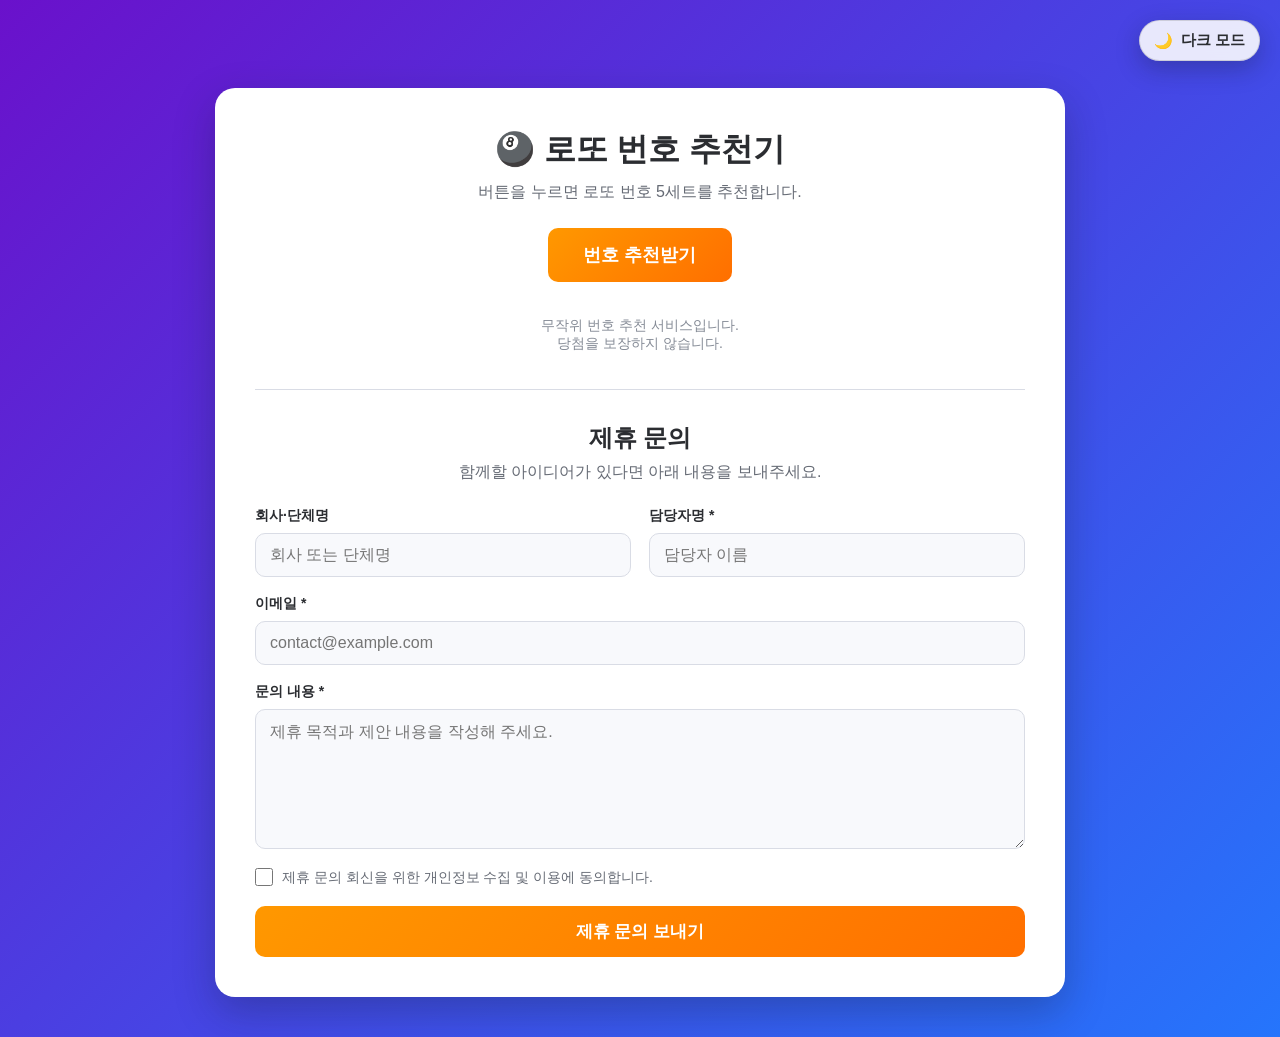
==== index.html @ 4439627d "Add partnership inquiry form" ====
<!DOCTYPE html>
<html lang="ko">
<head>
<meta charset="UTF-8">
<meta name="viewport" content="width=device-width, initial-scale=1.0">
<title>🎱 로또 번호 추천기</title>

<script>
const savedTheme = localStorage.getItem("theme");
const prefersDark = window.matchMedia("(prefers-color-scheme: dark)").matches;
document.documentElement.dataset.theme = savedTheme || (prefersDark ? "dark" : "light");
</script>

<style>
:root {
    color-scheme: light;
    --page-start: #6a11cb;
    --page-end: #2575fc;
    --surface: #ffffff;
    --text: #2b2d31;
    --muted: #666b75;
    --subtle: #858b96;
    --toggle-bg: rgba(255,255,255,.88);
    --shadow: rgba(17,24,39,.28);
    --button-start: #ff9800;
    --button-end: #ff6f00;
    --field-bg: #f8f9fc;
    --border: #d9dce5;
}

:root[data-theme="dark"] {
    color-scheme: dark;
    --page-start: #121629;
    --page-end: #232b48;
    --surface: #1b2034;
    --text: #f5f7ff;
    --muted: #c0c6d4;
    --subtle: #9ca5b8;
    --toggle-bg: rgba(27,32,52,.9);
    --shadow: rgba(0,0,0,.48);
    --button-start: #ffad33;
    --button-end: #ff7a00;
    --field-bg: #242a40;
    --border: #3d455f;
}

* {
    margin: 0;
    padding: 0;
    box-sizing: border-box;
    font-family: Arial, sans-serif;
}

body {
    background: linear-gradient(135deg, var(--page-start), var(--page-end));
    color: var(--text);
    min-height: 100vh;
    display: flex;
    justify-content: center;
    align-items: flex-start;
    padding: 88px 24px 40px;
    transition: background .3s ease, color .3s ease;
}

.theme-toggle {
    position: fixed;
    top: 20px;
    right: 20px;
    display: inline-flex;
    align-items: center;
    gap: 8px;
    background: var(--toggle-bg);
    color: var(--text);
    border: 1px solid rgba(128,128,128,.28);
    padding: 10px 14px;
    border-radius: 999px;
    font-size: 15px;
    font-weight: 700;
    cursor: pointer;
    box-shadow: 0 8px 24px var(--shadow);
    backdrop-filter: blur(8px);
    transition: transform .2s ease, background .3s ease, color .3s ease;
}

.theme-toggle:hover { transform: translateY(-2px); }

.theme-toggle:focus-visible,
.generate-button:focus-visible {
    outline: 3px solid #fff;
    outline-offset: 3px;
}

.container {
    width: 90%;
    max-width: 850px;
    background: var(--surface);
    border-radius: 20px;
    padding: 40px;
    text-align: center;
    box-shadow: 0 15px 40px var(--shadow);
    transition: background .3s ease, box-shadow .3s ease;
}

h1 { color: var(--text); margin-bottom: 10px; }
p { color: var(--muted); margin-bottom: 25px; }

.generate-button {
    background: linear-gradient(135deg, var(--button-start), var(--button-end));
    color: white;
    border: none;
    padding: 15px 35px;
    border-radius: 10px;
    font-size: 18px;
    font-weight: 700;
    cursor: pointer;
    transition: transform .2s ease, filter .2s ease;
}

.generate-button:hover {
    filter: brightness(1.06);
    transform: scale(1.05);
}

#numbers { margin-top: 35px; }

.row {
    display: flex;
    justify-content: center;
    align-items: center;
    flex-wrap: wrap;
    gap: 10px;
    margin-bottom: 15px;
}

.title {
    width: 60px;
    color: var(--text);
    font-size: 20px;
    font-weight: bold;
}

.ball {
    width: 60px;
    height: 60px;
    border-radius: 50%;
    display: flex;
    justify-content: center;
    align-items: center;
    color: white;
    font-size: 22px;
    font-weight: bold;
    box-shadow: inset 0 -4px 8px rgba(0,0,0,.18);
    animation: pop .4s;
}

.yellow { background: #fbc02d; color: #242424; }
.blue { background: #1976d2; }
.red { background: #e53935; }
.gray { background: #757575; }
.green { background: #43a047; }

@keyframes pop {
    from { transform: scale(0); opacity: 0; }
    to { transform: scale(1); opacity: 1; }
}

.notice {
    margin-top: 25px;
    font-size: 14px;
    color: var(--subtle);
}

.inquiry {
    margin-top: 36px;
    padding-top: 32px;
    border-top: 1px solid var(--border);
    text-align: left;
}

.inquiry-header { margin-bottom: 24px; text-align: center; }
.inquiry-header h2 { margin-bottom: 8px; color: var(--text); }
.inquiry-header p { margin: 0; }

.form-grid {
    display: grid;
    grid-template-columns: repeat(2, minmax(0, 1fr));
    gap: 18px;
}

.field { display: flex; flex-direction: column; gap: 8px; }
.field-full { grid-column: 1 / -1; }
.field label { color: var(--text); font-size: 14px; font-weight: 700; }

.field input,
.field textarea {
    width: 100%;
    border: 1px solid var(--border);
    border-radius: 10px;
    background: var(--field-bg);
    color: var(--text);
    padding: 12px 14px;
    font: inherit;
    transition: border-color .2s ease, box-shadow .2s ease;
}

.field textarea { min-height: 140px; resize: vertical; }
.field input:focus,
.field textarea:focus { outline: none; border-color: #ff8500; box-shadow: 0 0 0 3px rgba(255,133,0,.18); }

.consent {
    grid-column: 1 / -1;
    display: flex;
    align-items: flex-start;
    gap: 9px;
    color: var(--muted);
    font-size: 14px;
    line-height: 1.5;
}

.consent input { width: 18px; height: 18px; margin-top: 1px; accent-color: #ff8500; }
.form-honeypot { position: absolute; left: -9999px; }

.submit-button {
    grid-column: 1 / -1;
    border: 0;
    border-radius: 10px;
    background: linear-gradient(135deg, var(--button-start), var(--button-end));
    color: #fff;
    padding: 14px 22px;
    font-size: 17px;
    font-weight: 700;
    cursor: pointer;
    transition: transform .2s ease, filter .2s ease;
}

.submit-button:hover { filter: brightness(1.06); transform: translateY(-2px); }
.submit-button:focus-visible { outline: 3px solid #fff; outline-offset: 3px; }

@media (max-width: 600px) {
    body { padding: 88px 14px 24px; }
    .container { width: 100%; padding: 30px 18px; }
    .ball { width: 46px; height: 46px; font-size: 18px; }
    .title { width: 100%; font-size: 17px; }
    .form-grid { grid-template-columns: 1fr; }
    .field-full, .consent, .submit-button { grid-column: 1; }
}

@media (prefers-reduced-motion: reduce) {
    *, *::before, *::after {
        transition: none !important;
        animation: none !important;
    }
}
</style>
</head>
<body>

<button class="theme-toggle" id="themeToggle" type="button" aria-label="다크 모드로 전환">
    <span id="themeIcon" aria-hidden="true">🌙</span>
    <span id="themeLabel">다크 모드</span>
</button>

<main class="container">
    <h1>🎱 로또 번호 추천기</h1>
    <p>버튼을 누르면 로또 번호 5세트를 추천합니다.</p>
    <button class="generate-button" type="button" onclick="generateLotto()">번호 추천받기</button>
    <div id="numbers" aria-live="polite"></div>
    <div class="notice">
        무작위 번호 추천 서비스입니다.<br>
        당첨을 보장하지 않습니다.
    </div>

    <section class="inquiry" aria-labelledby="inquiryTitle">
        <div class="inquiry-header">
            <h2 id="inquiryTitle">제휴 문의</h2>
            <p>함께할 아이디어가 있다면 아래 내용을 보내주세요.</p>
        </div>

        <form action="https://formspree.io/f/xgogjrnb" method="POST">
            <input type="hidden" name="_subject" value="새 제휴 문의가 도착했습니다">
            <div class="form-honeypot" aria-hidden="true">
                <label for="website">웹사이트</label>
                <input id="website" type="text" name="_gotcha" tabindex="-1" autocomplete="off">
            </div>

            <div class="form-grid">
                <div class="field">
                    <label for="company">회사·단체명</label>
                    <input id="company" type="text" name="company" autocomplete="organization" placeholder="회사 또는 단체명">
                </div>

                <div class="field">
                    <label for="contactName">담당자명 <span aria-hidden="true">*</span></label>
                    <input id="contactName" type="text" name="name" autocomplete="name" placeholder="담당자 이름" required>
                </div>

                <div class="field field-full">
                    <label for="email">이메일 <span aria-hidden="true">*</span></label>
                    <input id="email" type="email" name="email" autocomplete="email" placeholder="contact@example.com" required>
                </div>

                <div class="field field-full">
                    <label for="message">문의 내용 <span aria-hidden="true">*</span></label>
                    <textarea id="message" name="message" placeholder="제휴 목적과 제안 내용을 작성해 주세요." required></textarea>
                </div>

                <label class="consent" for="privacyConsent">
                    <input id="privacyConsent" type="checkbox" name="privacy_consent" value="동의" required>
                    <span>제휴 문의 회신을 위한 개인정보 수집 및 이용에 동의합니다.</span>
                </label>

                <button class="submit-button" type="submit">제휴 문의 보내기</button>
            </div>
        </form>
    </section>
</main>

<script>
const themeToggle = document.getElementById("themeToggle");
const themeIcon = document.getElementById("themeIcon");
const themeLabel = document.getElementById("themeLabel");

function updateThemeButton() {
    const isDark = document.documentElement.dataset.theme === "dark";
    themeIcon.textContent = isDark ? "☀️" : "🌙";
    themeLabel.textContent = isDark ? "화이트 모드" : "다크 모드";
    themeToggle.setAttribute("aria-label", isDark ? "화이트 모드로 전환" : "다크 모드로 전환");
    themeToggle.setAttribute("aria-pressed", String(isDark));
}

themeToggle.addEventListener("click", function () {
    const nextTheme = document.documentElement.dataset.theme === "dark" ? "light" : "dark";
    document.documentElement.dataset.theme = nextTheme;
    localStorage.setItem("theme", nextTheme);
    updateThemeButton();
});

updateThemeButton();

function getColor(num) {
    if (num <= 10) return "yellow";
    if (num <= 20) return "blue";
    if (num <= 30) return "red";
    if (num <= 40) return "gray";
    return "green";
}

function generateOneSet() {
    const nums = [];
    while (nums.length < 6) {
        const number = Math.floor(Math.random() * 45) + 1;
        if (!nums.includes(number)) nums.push(number);
    }
    return nums.sort(function (a, b) { return a - b; });
}

function generateLotto() {
    const result = document.getElementById("numbers");
    result.innerHTML = "";

    for (let index = 1; index <= 5; index += 1) {
        const row = document.createElement("div");
        row.className = "row";

        const title = document.createElement("div");
        title.className = "title";
        title.textContent = index + "조";
        row.appendChild(title);

        generateOneSet().forEach(function (number) {
            const ball = document.createElement("div");
            ball.className = "ball " + getColor(number);
            ball.textContent = number;
            row.appendChild(ball);
        });

        result.appendChild(row);
    }
}
</script>
</body>
</html>
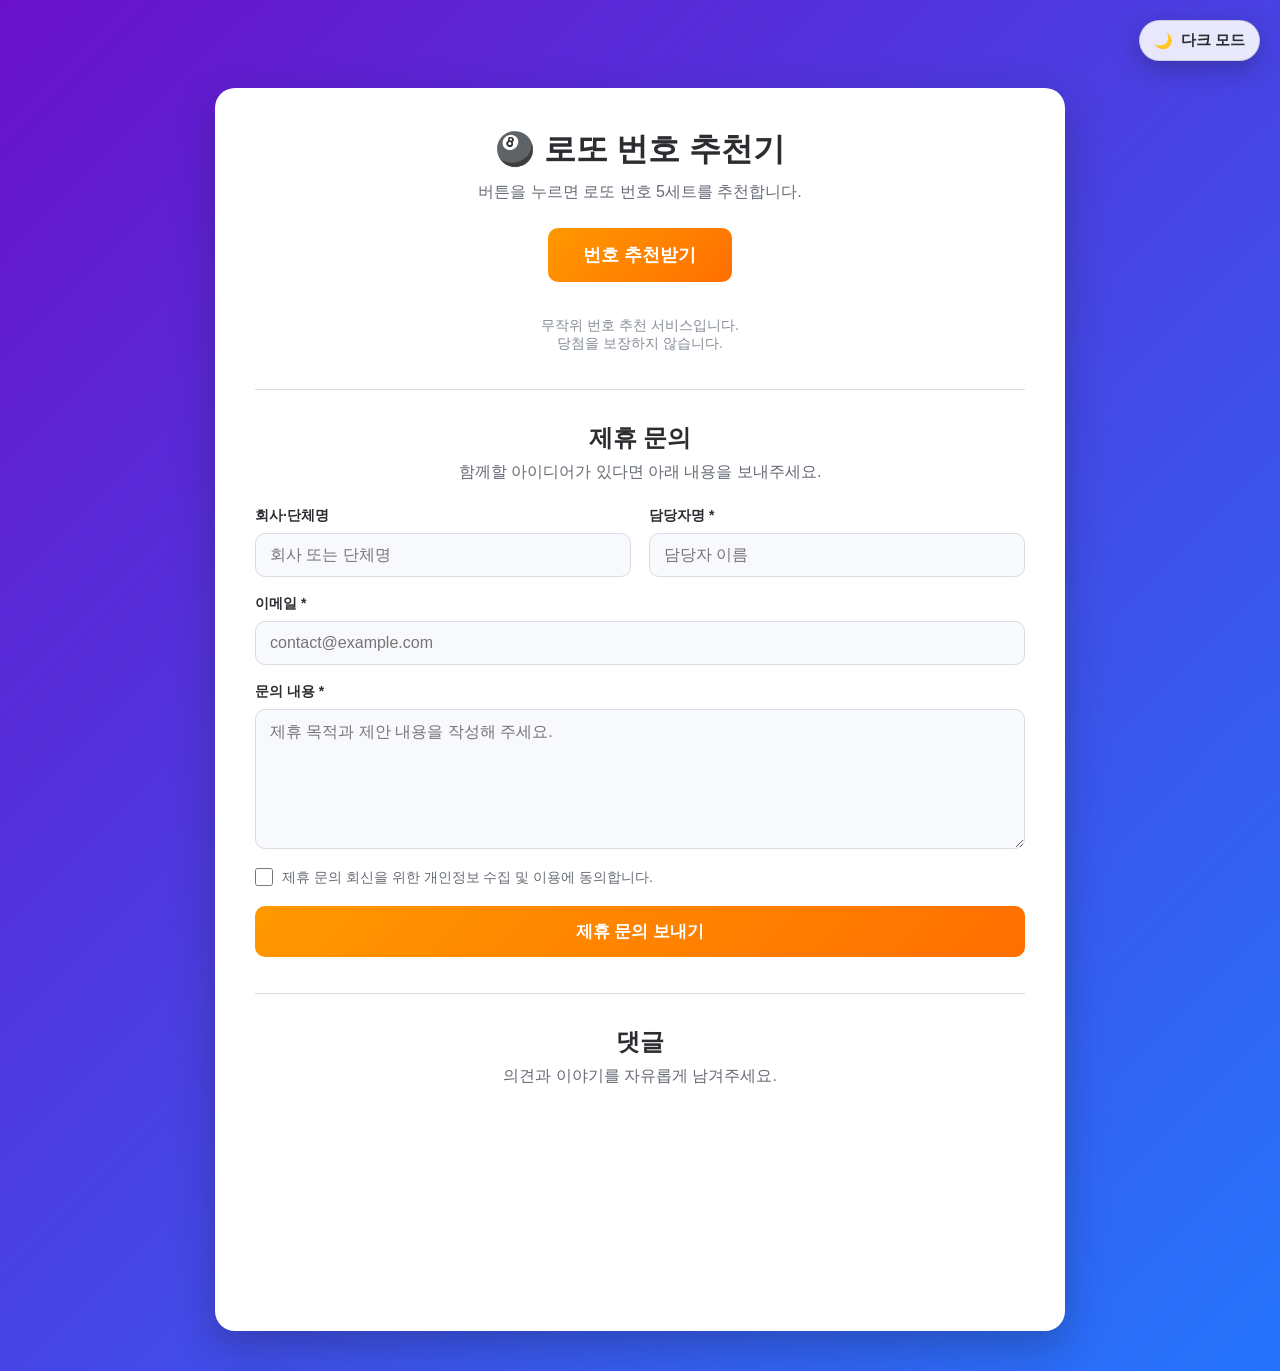
==== commit ccacd760: "Add Disqus comments" ====
--- a/index.html
+++ b/index.html
@@ -236,6 +236,22 @@
 .submit-button:hover { filter: brightness(1.06); transform: translateY(-2px); }
 .submit-button:focus-visible { outline: 3px solid #fff; outline-offset: 3px; }
 
+.comments {
+    margin-top: 36px;
+    padding-top: 32px;
+    border-top: 1px solid var(--border);
+    text-align: left;
+}
+
+.comments-header {
+    margin-bottom: 24px;
+    text-align: center;
+}
+
+.comments-header h2 { margin-bottom: 8px; color: var(--text); }
+.comments-header p { margin: 0; }
+#disqus_thread { min-height: 180px; }
+
 @media (max-width: 600px) {
     body { padding: 88px 14px 24px; }
     .container { width: 100%; padding: 30px 18px; }
@@ -313,6 +329,18 @@
             </div>
         </form>
     </section>
+
+    <section class="comments" aria-labelledby="commentsTitle">
+        <div class="comments-header">
+            <h2 id="commentsTitle">댓글</h2>
+            <p>의견과 이야기를 자유롭게 남겨주세요.</p>
+        </div>
+        <div id="disqus_thread"></div>
+        <noscript>
+            댓글을 보려면 JavaScript를 활성화해 주세요.
+            <a href="https://disqus.com/?ref_noscript">Disqus에서 댓글 보기</a>
+        </noscript>
+    </section>
 </main>
 
 <script>
@@ -378,5 +406,20 @@
     }
 }
 </script>
+
+<script>
+var disqus_config = function () {
+    this.page.url = window.location.href.split(/[?#]/)[0];
+    this.page.identifier = "product-joco-test-home";
+};
+
+(function () {
+    var documentRef = document;
+    var script = documentRef.createElement("script");
+    script.src = "https://joco-test.disqus.com/embed.js";
+    script.setAttribute("data-timestamp", String(Date.now()));
+    (documentRef.head || documentRef.body).appendChild(script);
+})();
+</script>
 </body>
 </html>
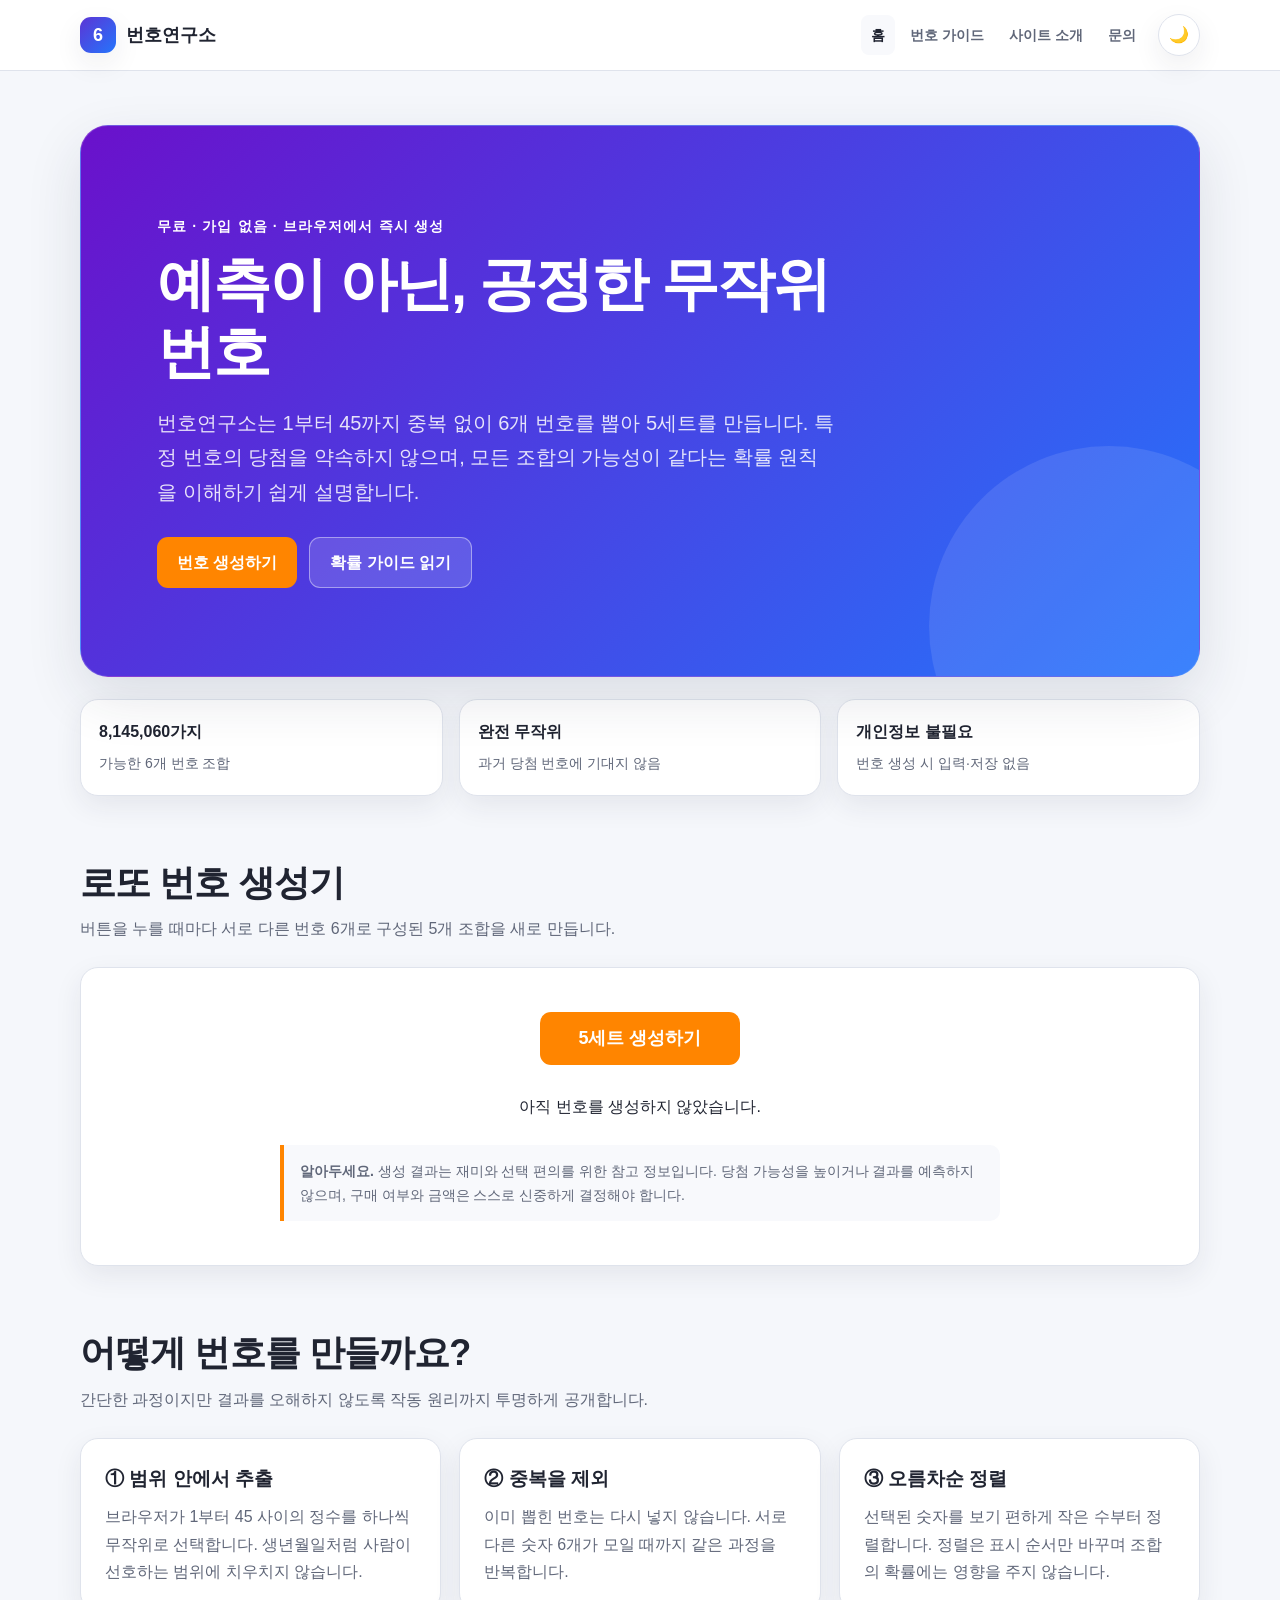
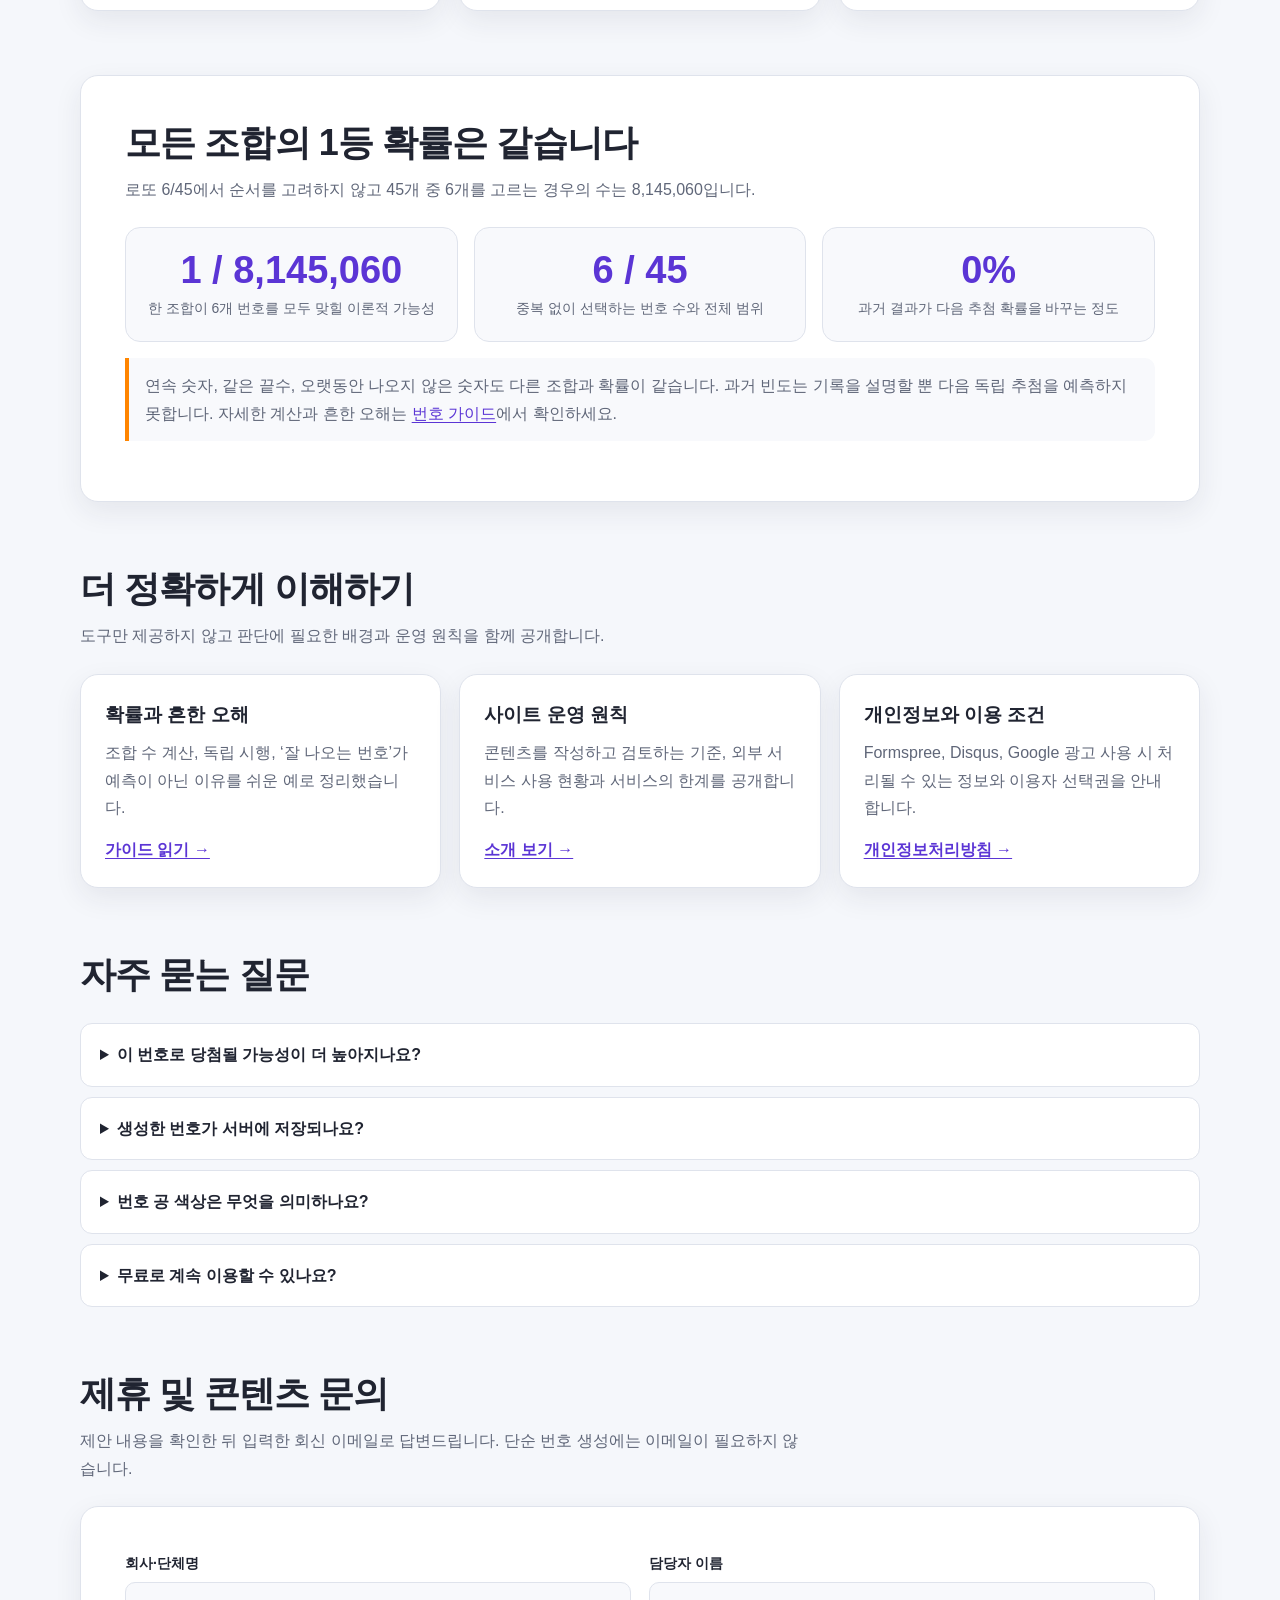
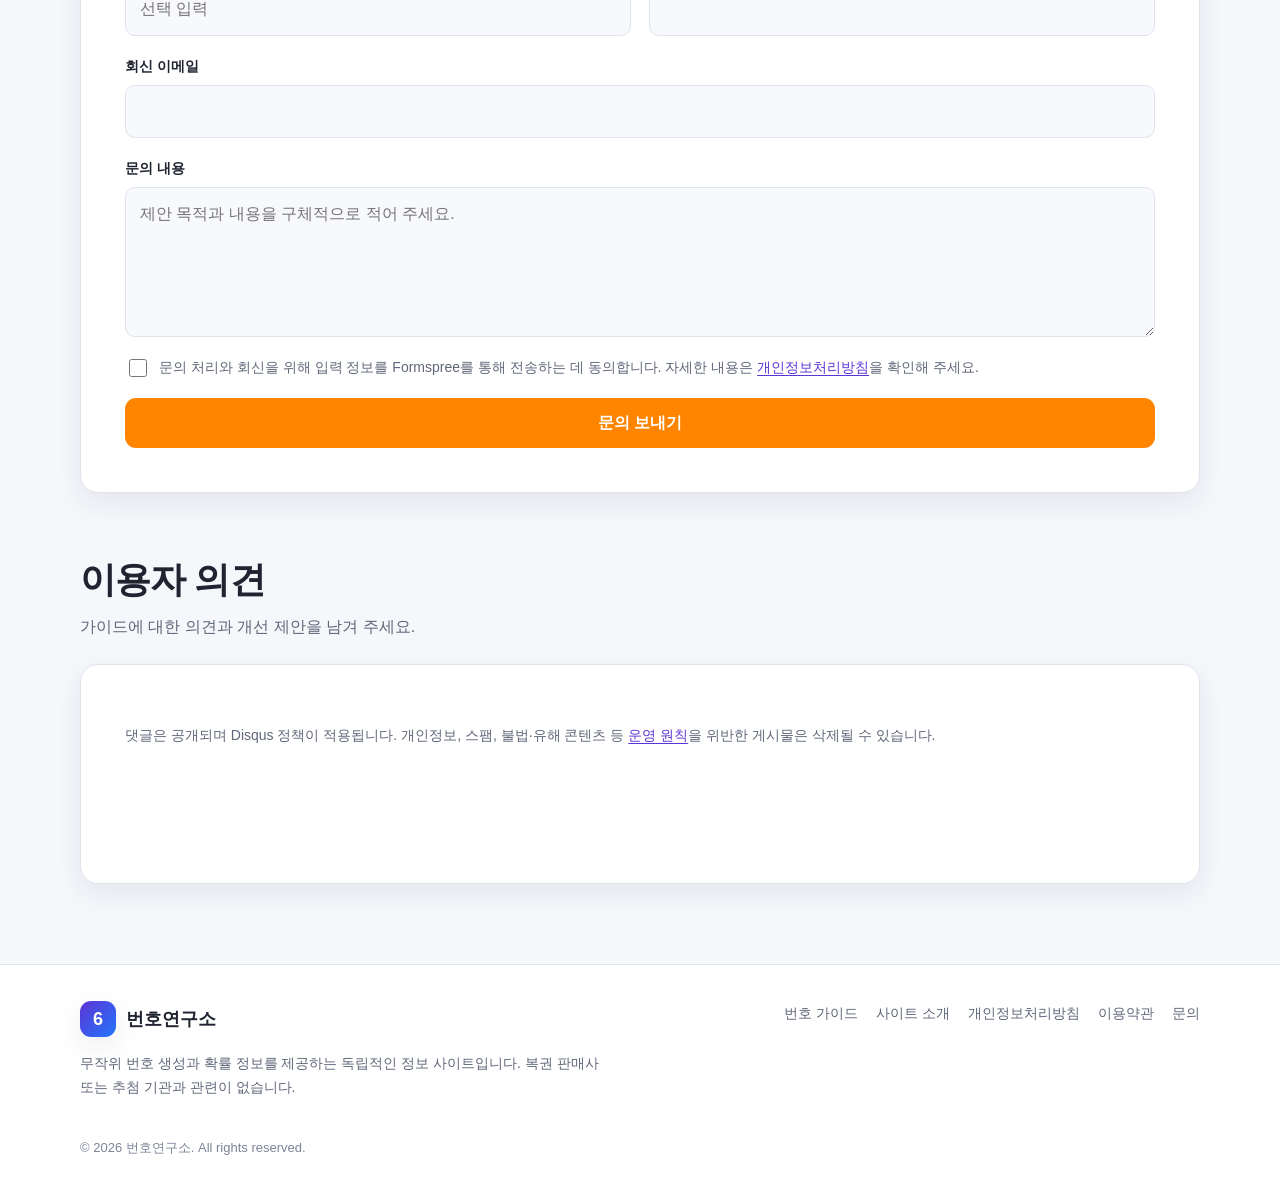
==== commit c935952f: "Build AdSense-ready content site" ====
--- a/index.html
+++ b/index.html
@@ -1,425 +1,88 @@
-<!DOCTYPE html>
+<!doctype html>
 <html lang="ko">
 <head>
-<meta charset="UTF-8">
-<meta name="viewport" content="width=device-width, initial-scale=1.0">
-<title>🎱 로또 번호 추천기</title>
-
-<script>
-const savedTheme = localStorage.getItem("theme");
-const prefersDark = window.matchMedia("(prefers-color-scheme: dark)").matches;
-document.documentElement.dataset.theme = savedTheme || (prefersDark ? "dark" : "light");
-</script>
-
-<style>
-:root {
-    color-scheme: light;
-    --page-start: #6a11cb;
-    --page-end: #2575fc;
-    --surface: #ffffff;
-    --text: #2b2d31;
-    --muted: #666b75;
-    --subtle: #858b96;
-    --toggle-bg: rgba(255,255,255,.88);
-    --shadow: rgba(17,24,39,.28);
-    --button-start: #ff9800;
-    --button-end: #ff6f00;
-    --field-bg: #f8f9fc;
-    --border: #d9dce5;
-}
-
-:root[data-theme="dark"] {
-    color-scheme: dark;
-    --page-start: #121629;
-    --page-end: #232b48;
-    --surface: #1b2034;
-    --text: #f5f7ff;
-    --muted: #c0c6d4;
-    --subtle: #9ca5b8;
-    --toggle-bg: rgba(27,32,52,.9);
-    --shadow: rgba(0,0,0,.48);
-    --button-start: #ffad33;
-    --button-end: #ff7a00;
-    --field-bg: #242a40;
-    --border: #3d455f;
-}
-
-* {
-    margin: 0;
-    padding: 0;
-    box-sizing: border-box;
-    font-family: Arial, sans-serif;
-}
-
-body {
-    background: linear-gradient(135deg, var(--page-start), var(--page-end));
-    color: var(--text);
-    min-height: 100vh;
-    display: flex;
-    justify-content: center;
-    align-items: flex-start;
-    padding: 88px 24px 40px;
-    transition: background .3s ease, color .3s ease;
-}
-
-.theme-toggle {
-    position: fixed;
-    top: 20px;
-    right: 20px;
-    display: inline-flex;
-    align-items: center;
-    gap: 8px;
-    background: var(--toggle-bg);
-    color: var(--text);
-    border: 1px solid rgba(128,128,128,.28);
-    padding: 10px 14px;
-    border-radius: 999px;
-    font-size: 15px;
-    font-weight: 700;
-    cursor: pointer;
-    box-shadow: 0 8px 24px var(--shadow);
-    backdrop-filter: blur(8px);
-    transition: transform .2s ease, background .3s ease, color .3s ease;
-}
-
-.theme-toggle:hover { transform: translateY(-2px); }
-
-.theme-toggle:focus-visible,
-.generate-button:focus-visible {
-    outline: 3px solid #fff;
-    outline-offset: 3px;
-}
-
-.container {
-    width: 90%;
-    max-width: 850px;
-    background: var(--surface);
-    border-radius: 20px;
-    padding: 40px;
-    text-align: center;
-    box-shadow: 0 15px 40px var(--shadow);
-    transition: background .3s ease, box-shadow .3s ease;
-}
-
-h1 { color: var(--text); margin-bottom: 10px; }
-p { color: var(--muted); margin-bottom: 25px; }
-
-.generate-button {
-    background: linear-gradient(135deg, var(--button-start), var(--button-end));
-    color: white;
-    border: none;
-    padding: 15px 35px;
-    border-radius: 10px;
-    font-size: 18px;
-    font-weight: 700;
-    cursor: pointer;
-    transition: transform .2s ease, filter .2s ease;
-}
-
-.generate-button:hover {
-    filter: brightness(1.06);
-    transform: scale(1.05);
-}
-
-#numbers { margin-top: 35px; }
-
-.row {
-    display: flex;
-    justify-content: center;
-    align-items: center;
-    flex-wrap: wrap;
-    gap: 10px;
-    margin-bottom: 15px;
-}
-
-.title {
-    width: 60px;
-    color: var(--text);
-    font-size: 20px;
-    font-weight: bold;
-}
-
-.ball {
-    width: 60px;
-    height: 60px;
-    border-radius: 50%;
-    display: flex;
-    justify-content: center;
-    align-items: center;
-    color: white;
-    font-size: 22px;
-    font-weight: bold;
-    box-shadow: inset 0 -4px 8px rgba(0,0,0,.18);
-    animation: pop .4s;
-}
-
-.yellow { background: #fbc02d; color: #242424; }
-.blue { background: #1976d2; }
-.red { background: #e53935; }
-.gray { background: #757575; }
-.green { background: #43a047; }
-
-@keyframes pop {
-    from { transform: scale(0); opacity: 0; }
-    to { transform: scale(1); opacity: 1; }
-}
-
-.notice {
-    margin-top: 25px;
-    font-size: 14px;
-    color: var(--subtle);
-}
-
-.inquiry {
-    margin-top: 36px;
-    padding-top: 32px;
-    border-top: 1px solid var(--border);
-    text-align: left;
-}
-
-.inquiry-header { margin-bottom: 24px; text-align: center; }
-.inquiry-header h2 { margin-bottom: 8px; color: var(--text); }
-.inquiry-header p { margin: 0; }
-
-.form-grid {
-    display: grid;
-    grid-template-columns: repeat(2, minmax(0, 1fr));
-    gap: 18px;
-}
-
-.field { display: flex; flex-direction: column; gap: 8px; }
-.field-full { grid-column: 1 / -1; }
-.field label { color: var(--text); font-size: 14px; font-weight: 700; }
-
-.field input,
-.field textarea {
-    width: 100%;
-    border: 1px solid var(--border);
-    border-radius: 10px;
-    background: var(--field-bg);
-    color: var(--text);
-    padding: 12px 14px;
-    font: inherit;
-    transition: border-color .2s ease, box-shadow .2s ease;
-}
-
-.field textarea { min-height: 140px; resize: vertical; }
-.field input:focus,
-.field textarea:focus { outline: none; border-color: #ff8500; box-shadow: 0 0 0 3px rgba(255,133,0,.18); }
-
-.consent {
-    grid-column: 1 / -1;
-    display: flex;
-    align-items: flex-start;
-    gap: 9px;
-    color: var(--muted);
-    font-size: 14px;
-    line-height: 1.5;
-}
-
-.consent input { width: 18px; height: 18px; margin-top: 1px; accent-color: #ff8500; }
-.form-honeypot { position: absolute; left: -9999px; }
-
-.submit-button {
-    grid-column: 1 / -1;
-    border: 0;
-    border-radius: 10px;
-    background: linear-gradient(135deg, var(--button-start), var(--button-end));
-    color: #fff;
-    padding: 14px 22px;
-    font-size: 17px;
-    font-weight: 700;
-    cursor: pointer;
-    transition: transform .2s ease, filter .2s ease;
-}
-
-.submit-button:hover { filter: brightness(1.06); transform: translateY(-2px); }
-.submit-button:focus-visible { outline: 3px solid #fff; outline-offset: 3px; }
-
-.comments {
-    margin-top: 36px;
-    padding-top: 32px;
-    border-top: 1px solid var(--border);
-    text-align: left;
-}
-
-.comments-header {
-    margin-bottom: 24px;
-    text-align: center;
-}
-
-.comments-header h2 { margin-bottom: 8px; color: var(--text); }
-.comments-header p { margin: 0; }
-#disqus_thread { min-height: 180px; }
-
-@media (max-width: 600px) {
-    body { padding: 88px 14px 24px; }
-    .container { width: 100%; padding: 30px 18px; }
-    .ball { width: 46px; height: 46px; font-size: 18px; }
-    .title { width: 100%; font-size: 17px; }
-    .form-grid { grid-template-columns: 1fr; }
-    .field-full, .consent, .submit-button { grid-column: 1; }
-}
-
-@media (prefers-reduced-motion: reduce) {
-    *, *::before, *::after {
-        transition: none !important;
-        animation: none !important;
-    }
-}
-</style>
+  <meta charset="utf-8">
+  <meta name="viewport" content="width=device-width, initial-scale=1">
+  <meta name="description" content="1부터 45까지 중복 없이 6개 번호를 무작위로 생성하고, 로또 확률과 올바른 활용법을 함께 알아보는 무료 번호 도구입니다.">
+  <meta name="google-adsense-account" content="ca-pub-9624604767498126">
+  <meta name="theme-color" content="#5b35d5">
+  <link rel="canonical" href="https://pioneerddoji.github.io/product_joco_test/">
+  <title>번호연구소 | 공정한 로또 번호 생성기와 확률 가이드</title>
+  <script>(function(){var t=localStorage.getItem("theme");document.documentElement.dataset.theme=t||(matchMedia("(prefers-color-scheme: dark)").matches?"dark":"light");})();</script>
+  <link rel="stylesheet" href="styles.css">
+  <script async src="https://pagead2.googlesyndication.com/pagead/js/adsbygoogle.js?client=ca-pub-9624604767498126" crossorigin="anonymous"></script>
+  <script type="application/ld+json">{"@context":"https://schema.org","@type":"WebApplication","name":"번호연구소 로또 번호 생성기","url":"https://pioneerddoji.github.io/product_joco_test/","applicationCategory":"EntertainmentApplication","operatingSystem":"Any","description":"중복 없는 로또 번호 5세트를 무작위로 생성하고 확률 정보를 제공하는 무료 웹 도구","offers":{"@type":"Offer","price":"0","priceCurrency":"KRW"}}</script>
 </head>
 <body>
+  <a class="skip-link" href="#main">본문으로 건너뛰기</a>
+  <header class="site-header"><div class="header-inner">
+    <a class="brand" href="index.html" aria-label="번호연구소 홈"><span class="brand-mark" aria-hidden="true">6</span>번호연구소</a>
+    <div class="nav-wrap"><nav class="site-nav" aria-label="주요 메뉴"><a href="index.html" aria-current="page">홈</a><a href="guide.html">번호 가이드</a><a href="about.html">사이트 소개</a><a href="#contact">문의</a></nav><button class="theme-toggle" type="button" data-theme-toggle aria-label="다크 모드로 전환">🌙</button></div>
+  </div></header>
 
-<button class="theme-toggle" id="themeToggle" type="button" aria-label="다크 모드로 전환">
-    <span id="themeIcon" aria-hidden="true">🌙</span>
-    <span id="themeLabel">다크 모드</span>
-</button>
+  <main id="main" class="site-main">
+    <section class="hero">
+      <p class="eyebrow">무료 · 가입 없음 · 브라우저에서 즉시 생성</p>
+      <h1>예측이 아닌, 공정한 무작위 번호</h1>
+      <p class="hero-copy">번호연구소는 1부터 45까지 중복 없이 6개 번호를 뽑아 5세트를 만듭니다. 특정 번호의 당첨을 약속하지 않으며, 모든 조합의 가능성이 같다는 확률 원칙을 이해하기 쉽게 설명합니다.</p>
+      <div class="hero-actions"><a class="button" href="#generator">번호 생성하기</a><a class="button button-secondary" href="guide.html">확률 가이드 읽기</a></div>
+    </section>
 
-<main class="container">
-    <h1>🎱 로또 번호 추천기</h1>
-    <p>버튼을 누르면 로또 번호 5세트를 추천합니다.</p>
-    <button class="generate-button" type="button" onclick="generateLotto()">번호 추천받기</button>
-    <div id="numbers" aria-live="polite"></div>
-    <div class="notice">
-        무작위 번호 추천 서비스입니다.<br>
-        당첨을 보장하지 않습니다.
+    <div class="trust-row" aria-label="서비스 특징">
+      <div class="trust-item"><strong>8,145,060가지</strong><span>가능한 6개 번호 조합</span></div>
+      <div class="trust-item"><strong>완전 무작위</strong><span>과거 당첨 번호에 기대지 않음</span></div>
+      <div class="trust-item"><strong>개인정보 불필요</strong><span>번호 생성 시 입력·저장 없음</span></div>
     </div>
 
-    <section class="inquiry" aria-labelledby="inquiryTitle">
-        <div class="inquiry-header">
-            <h2 id="inquiryTitle">제휴 문의</h2>
-            <p>함께할 아이디어가 있다면 아래 내용을 보내주세요.</p>
-        </div>
-
-        <form action="https://formspree.io/f/xgogjrnb" method="POST">
-            <input type="hidden" name="_subject" value="새 제휴 문의가 도착했습니다">
-            <div class="form-honeypot" aria-hidden="true">
-                <label for="website">웹사이트</label>
-                <input id="website" type="text" name="_gotcha" tabindex="-1" autocomplete="off">
-            </div>
-
-            <div class="form-grid">
-                <div class="field">
-                    <label for="company">회사·단체명</label>
-                    <input id="company" type="text" name="company" autocomplete="organization" placeholder="회사 또는 단체명">
-                </div>
-
-                <div class="field">
-                    <label for="contactName">담당자명 <span aria-hidden="true">*</span></label>
-                    <input id="contactName" type="text" name="name" autocomplete="name" placeholder="담당자 이름" required>
-                </div>
-
-                <div class="field field-full">
-                    <label for="email">이메일 <span aria-hidden="true">*</span></label>
-                    <input id="email" type="email" name="email" autocomplete="email" placeholder="contact@example.com" required>
-                </div>
-
-                <div class="field field-full">
-                    <label for="message">문의 내용 <span aria-hidden="true">*</span></label>
-                    <textarea id="message" name="message" placeholder="제휴 목적과 제안 내용을 작성해 주세요." required></textarea>
-                </div>
-
-                <label class="consent" for="privacyConsent">
-                    <input id="privacyConsent" type="checkbox" name="privacy_consent" value="동의" required>
-                    <span>제휴 문의 회신을 위한 개인정보 수집 및 이용에 동의합니다.</span>
-                </label>
-
-                <button class="submit-button" type="submit">제휴 문의 보내기</button>
-            </div>
-        </form>
+    <section id="generator" class="section"><div class="section-heading"><h2>로또 번호 생성기</h2><p>버튼을 누를 때마다 서로 다른 번호 6개로 구성된 5개 조합을 새로 만듭니다.</p></div>
+      <div class="panel tool-panel"><button id="generateButton" class="button" type="button">5세트 생성하기</button><div id="numbers" class="numbers" aria-live="polite"><p>아직 번호를 생성하지 않았습니다.</p></div><p class="notice"><strong>알아두세요.</strong> 생성 결과는 재미와 선택 편의를 위한 참고 정보입니다. 당첨 가능성을 높이거나 결과를 예측하지 않으며, 구매 여부와 금액은 스스로 신중하게 결정해야 합니다.</p></div>
     </section>
 
-    <section class="comments" aria-labelledby="commentsTitle">
-        <div class="comments-header">
-            <h2 id="commentsTitle">댓글</h2>
-            <p>의견과 이야기를 자유롭게 남겨주세요.</p>
-        </div>
-        <div id="disqus_thread"></div>
-        <noscript>
-            댓글을 보려면 JavaScript를 활성화해 주세요.
-            <a href="https://disqus.com/?ref_noscript">Disqus에서 댓글 보기</a>
-        </noscript>
+    <section class="section"><div class="section-heading"><h2>어떻게 번호를 만들까요?</h2><p>간단한 과정이지만 결과를 오해하지 않도록 작동 원리까지 투명하게 공개합니다.</p></div>
+      <div class="content-grid">
+        <article class="content-card"><h3>① 범위 안에서 추출</h3><p>브라우저가 1부터 45 사이의 정수를 하나씩 무작위로 선택합니다. 생년월일처럼 사람이 선호하는 범위에 치우치지 않습니다.</p></article>
+        <article class="content-card"><h3>② 중복을 제외</h3><p>이미 뽑힌 번호는 다시 넣지 않습니다. 서로 다른 숫자 6개가 모일 때까지 같은 과정을 반복합니다.</p></article>
+        <article class="content-card"><h3>③ 오름차순 정렬</h3><p>선택된 숫자를 보기 편하게 작은 수부터 정렬합니다. 정렬은 표시 순서만 바꾸며 조합의 확률에는 영향을 주지 않습니다.</p></article>
+      </div>
     </section>
-</main>
 
-<script>
-const themeToggle = document.getElementById("themeToggle");
-const themeIcon = document.getElementById("themeIcon");
-const themeLabel = document.getElementById("themeLabel");
+    <section class="section"><div class="panel"><div class="section-heading"><h2>모든 조합의 1등 확률은 같습니다</h2><p>로또 6/45에서 순서를 고려하지 않고 45개 중 6개를 고르는 경우의 수는 8,145,060입니다.</p></div>
+      <div class="trust-row"><div class="stat"><strong>1 / 8,145,060</strong><span>한 조합이 6개 번호를 모두 맞힐 이론적 가능성</span></div><div class="stat"><strong>6 / 45</strong><span>중복 없이 선택하는 번호 수와 전체 범위</span></div><div class="stat"><strong>0%</strong><span>과거 결과가 다음 추첨 확률을 바꾸는 정도</span></div></div>
+      <p class="callout">연속 숫자, 같은 끝수, 오랫동안 나오지 않은 숫자도 다른 조합과 확률이 같습니다. 과거 빈도는 기록을 설명할 뿐 다음 독립 추첨을 예측하지 못합니다. 자세한 계산과 흔한 오해는 <a href="guide.html">번호 가이드</a>에서 확인하세요.</p>
+    </div></section>
 
-function updateThemeButton() {
-    const isDark = document.documentElement.dataset.theme === "dark";
-    themeIcon.textContent = isDark ? "☀️" : "🌙";
-    themeLabel.textContent = isDark ? "화이트 모드" : "다크 모드";
-    themeToggle.setAttribute("aria-label", isDark ? "화이트 모드로 전환" : "다크 모드로 전환");
-    themeToggle.setAttribute("aria-pressed", String(isDark));
-}
+    <section class="section"><div class="section-heading"><h2>더 정확하게 이해하기</h2><p>도구만 제공하지 않고 판단에 필요한 배경과 운영 원칙을 함께 공개합니다.</p></div>
+      <div class="content-grid">
+        <article class="content-card"><h3>확률과 흔한 오해</h3><p>조합 수 계산, 독립 시행, ‘잘 나오는 번호’가 예측이 아닌 이유를 쉬운 예로 정리했습니다.</p><a class="more" href="guide.html">가이드 읽기 →</a></article>
+        <article class="content-card"><h3>사이트 운영 원칙</h3><p>콘텐츠를 작성하고 검토하는 기준, 외부 서비스 사용 현황과 서비스의 한계를 공개합니다.</p><a class="more" href="about.html">소개 보기 →</a></article>
+        <article class="content-card"><h3>개인정보와 이용 조건</h3><p>Formspree, Disqus, Google 광고 사용 시 처리될 수 있는 정보와 이용자 선택권을 안내합니다.</p><a class="more" href="privacy.html">개인정보처리방침 →</a></article>
+      </div>
+    </section>
 
-themeToggle.addEventListener("click", function () {
-    const nextTheme = document.documentElement.dataset.theme === "dark" ? "light" : "dark";
-    document.documentElement.dataset.theme = nextTheme;
-    localStorage.setItem("theme", nextTheme);
-    updateThemeButton();
-});
+    <section class="section"><div class="section-heading"><h2>자주 묻는 질문</h2></div><div class="faq">
+      <details><summary>이 번호로 당첨될 가능성이 더 높아지나요?</summary><p>아니요. 생성기는 특정 조합을 예측하거나 추천하지 않습니다. 가능한 모든 6개 조합은 추첨 전에 같은 확률을 갖습니다.</p></details>
+      <details><summary>생성한 번호가 서버에 저장되나요?</summary><p>번호는 사용자의 브라우저에서 만들어지며 서버로 전송하거나 저장하지 않습니다. 화면을 새로 열면 이전 결과는 유지되지 않습니다.</p></details>
+      <details><summary>번호 공 색상은 무엇을 의미하나요?</summary><p>가독성을 위해 1~10 노랑, 11~20 파랑, 21~30 빨강, 31~40 회색, 41~45 초록으로 표시합니다. 색상은 확률이나 추천도를 뜻하지 않습니다.</p></details>
+      <details><summary>무료로 계속 이용할 수 있나요?</summary><p>현재 번호 생성과 가이드 열람은 무료이며 회원가입도 필요하지 않습니다. 서비스 변경 사항은 이 사이트에 알립니다.</p></details>
+    </div></section>
 
-updateThemeButton();
+    <section id="contact" class="section"><div class="section-heading"><h2>제휴 및 콘텐츠 문의</h2><p>제안 내용을 확인한 뒤 입력한 회신 이메일로 답변드립니다. 단순 번호 생성에는 이메일이 필요하지 않습니다.</p></div>
+      <div class="panel"><form class="form-grid" action="https://formspree.io/f/xgogjrnb" method="post">
+        <div class="field"><label for="company">회사·단체명</label><input id="company" name="company" type="text" autocomplete="organization" placeholder="선택 입력"></div>
+        <div class="field"><label for="name">담당자 이름</label><input id="name" name="name" type="text" autocomplete="name" required></div>
+        <div class="field field-full"><label for="email">회신 이메일</label><input id="email" name="email" type="email" autocomplete="email" required></div>
+        <div class="field field-full"><label for="message">문의 내용</label><textarea id="message" name="message" minlength="10" required placeholder="제안 목적과 내용을 구체적으로 적어 주세요."></textarea></div>
+        <input type="hidden" name="_subject" value="번호연구소 제휴 문의">
+        <label class="honeypot" for="website">비워 두세요</label><input class="honeypot" id="website" name="_gotcha" type="text" tabindex="-1" autocomplete="off">
+        <label class="consent"><input type="checkbox" required> <span>문의 처리와 회신을 위해 입력 정보를 Formspree를 통해 전송하는 데 동의합니다. 자세한 내용은 <a href="privacy.html">개인정보처리방침</a>을 확인해 주세요.</span></label>
+        <button class="button" type="submit">문의 보내기</button>
+      </form></div>
+    </section>
 
-function getColor(num) {
-    if (num <= 10) return "yellow";
-    if (num <= 20) return "blue";
-    if (num <= 30) return "red";
-    if (num <= 40) return "gray";
-    return "green";
-}
+    <section class="section"><div class="section-heading"><h2>이용자 의견</h2><p>가이드에 대한 의견과 개선 제안을 남겨 주세요.</p></div><div class="panel comments-panel"><p class="moderation-note">댓글은 공개되며 Disqus 정책이 적용됩니다. 개인정보, 스팸, 불법·유해 콘텐츠 등 <a href="terms.html">운영 원칙</a>을 위반한 게시물은 삭제될 수 있습니다.</p><div id="disqus_thread"></div><script>var disqus_config=function(){this.page.url=location.origin+location.pathname;this.page.identifier="product-joco-test-home";};(function(){var d=document,s=d.createElement("script");s.src="https://joco-test.disqus.com/embed.js";s.setAttribute("data-timestamp",+new Date());(d.head||d.body).appendChild(s);})();</script><noscript>댓글을 보려면 JavaScript를 활성화해 주세요. <a href="https://disqus.com/?ref_noscript">Disqus 제공 댓글</a></noscript></div></section>
+  </main>
 
-function generateOneSet() {
-    const nums = [];
-    while (nums.length < 6) {
-        const number = Math.floor(Math.random() * 45) + 1;
-        if (!nums.includes(number)) nums.push(number);
-    }
-    return nums.sort(function (a, b) { return a - b; });
-}
-
-function generateLotto() {
-    const result = document.getElementById("numbers");
-    result.innerHTML = "";
-
-    for (let index = 1; index <= 5; index += 1) {
-        const row = document.createElement("div");
-        row.className = "row";
-
-        const title = document.createElement("div");
-        title.className = "title";
-        title.textContent = index + "조";
-        row.appendChild(title);
-
-        generateOneSet().forEach(function (number) {
-            const ball = document.createElement("div");
-            ball.className = "ball " + getColor(number);
-            ball.textContent = number;
-            row.appendChild(ball);
-        });
-
-        result.appendChild(row);
-    }
-}
-</script>
-
-<script>
-var disqus_config = function () {
-    this.page.url = window.location.href.split(/[?#]/)[0];
-    this.page.identifier = "product-joco-test-home";
-};
-
-(function () {
-    var documentRef = document;
-    var script = documentRef.createElement("script");
-    script.src = "https://joco-test.disqus.com/embed.js";
-    script.setAttribute("data-timestamp", String(Date.now()));
-    (documentRef.head || documentRef.body).appendChild(script);
-})();
-</script>
+  <footer class="site-footer"><div class="footer-inner"><div class="footer-top"><div><a class="brand" href="index.html"><span class="brand-mark" aria-hidden="true">6</span>번호연구소</a><p class="footer-copy">무작위 번호 생성과 확률 정보를 제공하는 독립적인 정보 사이트입니다. 복권 판매사 또는 추첨 기관과 관련이 없습니다.</p></div><nav class="footer-links" aria-label="하단 메뉴"><a href="guide.html">번호 가이드</a><a href="about.html">사이트 소개</a><a href="privacy.html">개인정보처리방침</a><a href="terms.html">이용약관</a><a href="#contact">문의</a></nav></div><p class="copyright">© <span data-current-year></span> 번호연구소. All rights reserved.</p></div></footer>
+  <script src="app.js"></script>
 </body>
 </html>
--- a/styles.css
+++ b/styles.css
@@ -0,0 +1,373 @@
+:root {
+    color-scheme: light;
+    --page: #f5f7fb;
+    --surface: #ffffff;
+    --surface-soft: #f8f9fc;
+    --text: #202431;
+    --muted: #606779;
+    --subtle: #7c8496;
+    --border: #dfe3ec;
+    --primary: #5b35d5;
+    --primary-dark: #4521b6;
+    --accent: #ff8500;
+    --accent-dark: #e96e00;
+    --success: #197a4b;
+    --header: rgba(255,255,255,.92);
+    --shadow: 0 20px 55px rgba(34,42,67,.12);
+    --shadow-soft: 0 10px 28px rgba(34,42,67,.08);
+}
+
+:root[data-theme="dark"] {
+    color-scheme: dark;
+    --page: #111526;
+    --surface: #1a2033;
+    --surface-soft: #232a40;
+    --text: #f4f6fd;
+    --muted: #c0c7d8;
+    --subtle: #98a2b8;
+    --border: #374059;
+    --primary: #9d83ff;
+    --primary-dark: #b5a2ff;
+    --accent: #ffad42;
+    --accent-dark: #ffc46f;
+    --success: #62ce97;
+    --header: rgba(17,21,38,.92);
+    --shadow: 0 20px 55px rgba(0,0,0,.35);
+    --shadow-soft: 0 10px 28px rgba(0,0,0,.23);
+}
+
+* { box-sizing: border-box; }
+
+html { scroll-behavior: smooth; }
+
+body {
+    margin: 0;
+    background: var(--page);
+    color: var(--text);
+    font-family: Pretendard, "Noto Sans KR", -apple-system, BlinkMacSystemFont, "Segoe UI", sans-serif;
+    font-size: 16px;
+    line-height: 1.72;
+    transition: background .25s ease, color .25s ease;
+}
+
+a { color: var(--primary); text-underline-offset: 3px; }
+a:hover { color: var(--primary-dark); }
+button, input, textarea { font: inherit; }
+img { max-width: 100%; }
+
+.skip-link {
+    position: fixed;
+    top: 10px;
+    left: 10px;
+    z-index: 100;
+    transform: translateY(-160%);
+    border-radius: 8px;
+    background: var(--text);
+    color: var(--surface);
+    padding: 9px 13px;
+}
+
+.skip-link:focus { transform: translateY(0); }
+
+.site-header {
+    position: sticky;
+    top: 0;
+    z-index: 20;
+    border-bottom: 1px solid var(--border);
+    background: var(--header);
+    backdrop-filter: blur(14px);
+}
+
+.header-inner {
+    width: min(1120px, calc(100% - 32px));
+    min-height: 70px;
+    margin: 0 auto;
+    display: flex;
+    align-items: center;
+    justify-content: space-between;
+    gap: 22px;
+}
+
+.brand {
+    display: inline-flex;
+    align-items: center;
+    gap: 10px;
+    color: var(--text);
+    font-size: 18px;
+    font-weight: 850;
+    text-decoration: none;
+    white-space: nowrap;
+}
+
+.brand-mark {
+    width: 36px;
+    height: 36px;
+    display: grid;
+    place-items: center;
+    border-radius: 11px;
+    background: linear-gradient(135deg, var(--primary), #2575fc);
+    color: #fff;
+    box-shadow: var(--shadow-soft);
+}
+
+.nav-wrap { display: flex; align-items: center; gap: 12px; }
+.site-nav { display: flex; align-items: center; gap: 5px; }
+
+.site-nav a {
+    border-radius: 8px;
+    color: var(--muted);
+    padding: 8px 10px;
+    font-size: 14px;
+    font-weight: 700;
+    text-decoration: none;
+}
+
+.site-nav a:hover,
+.site-nav a[aria-current="page"] { background: var(--surface-soft); color: var(--text); }
+
+.theme-toggle {
+    min-width: 42px;
+    height: 42px;
+    border: 1px solid var(--border);
+    border-radius: 50%;
+    background: var(--surface);
+    color: var(--text);
+    cursor: pointer;
+    box-shadow: var(--shadow-soft);
+}
+
+.theme-toggle:hover { transform: translateY(-1px); }
+
+.site-main {
+    width: min(1120px, calc(100% - 32px));
+    margin: 0 auto;
+    padding: 54px 0 80px;
+}
+
+.hero {
+    position: relative;
+    overflow: hidden;
+    border: 1px solid rgba(255,255,255,.18);
+    border-radius: 28px;
+    background: linear-gradient(135deg, #6a11cb, #2575fc);
+    color: #fff;
+    padding: clamp(42px, 8vw, 88px) clamp(24px, 7vw, 76px);
+    box-shadow: var(--shadow);
+}
+
+.hero::after {
+    content: "";
+    position: absolute;
+    right: -90px;
+    bottom: -130px;
+    width: 360px;
+    height: 360px;
+    border-radius: 50%;
+    background: rgba(255,255,255,.1);
+}
+
+.eyebrow {
+    margin: 0 0 12px;
+    color: inherit;
+    font-size: 14px;
+    font-weight: 800;
+    letter-spacing: .08em;
+    text-transform: uppercase;
+}
+
+.hero h1 {
+    max-width: 720px;
+    margin: 0;
+    font-size: clamp(34px, 6vw, 58px);
+    line-height: 1.17;
+    letter-spacing: -.035em;
+}
+
+.hero-copy {
+    max-width: 680px;
+    margin: 20px 0 0;
+    color: rgba(255,255,255,.86);
+    font-size: clamp(17px, 2vw, 20px);
+}
+
+.hero-actions { display: flex; flex-wrap: wrap; gap: 12px; margin-top: 28px; }
+
+.button {
+    display: inline-flex;
+    align-items: center;
+    justify-content: center;
+    gap: 8px;
+    min-height: 48px;
+    border: 0;
+    border-radius: 11px;
+    background: var(--accent);
+    color: #fff;
+    padding: 11px 20px;
+    font-weight: 800;
+    text-decoration: none;
+    cursor: pointer;
+    transition: transform .2s ease, filter .2s ease;
+}
+
+.button:hover { color: #fff; filter: brightness(1.05); transform: translateY(-2px); }
+.button-secondary { background: rgba(255,255,255,.14); border: 1px solid rgba(255,255,255,.42); }
+
+.trust-row {
+    display: grid;
+    grid-template-columns: repeat(3, 1fr);
+    gap: 16px;
+    margin: 22px 0 0;
+}
+
+.trust-item,
+.content-card,
+.panel {
+    border: 1px solid var(--border);
+    border-radius: 18px;
+    background: var(--surface);
+    box-shadow: var(--shadow-soft);
+}
+
+.trust-item { padding: 18px; }
+.trust-item strong { display: block; margin-bottom: 3px; }
+.trust-item span { color: var(--muted); font-size: 14px; }
+
+.section { margin-top: 64px; scroll-margin-top: 96px; }
+.section-heading { max-width: 720px; margin-bottom: 24px; }
+.section-heading h2 { margin: 0 0 9px; font-size: clamp(26px, 4vw, 36px); line-height: 1.3; letter-spacing: -.025em; }
+.section-heading p { margin: 0; color: var(--muted); }
+
+.panel { padding: clamp(24px, 5vw, 44px); }
+.tool-panel { text-align: center; }
+.tool-panel .button { min-width: 200px; font-size: 18px; }
+
+.numbers { margin-top: 28px; }
+.number-row { display: flex; align-items: center; justify-content: center; flex-wrap: wrap; gap: 10px; margin-bottom: 14px; }
+.set-label { width: 48px; color: var(--muted); font-weight: 800; }
+
+.ball {
+    width: 56px;
+    height: 56px;
+    display: grid;
+    place-items: center;
+    border-radius: 50%;
+    color: #fff;
+    font-size: 20px;
+    font-weight: 850;
+    box-shadow: inset 0 -5px 8px rgba(0,0,0,.18), 0 5px 12px rgba(0,0,0,.12);
+    animation: pop .34s ease both;
+}
+
+.yellow { background: #f4c430; color: #252525; }
+.blue { background: #2675d8; }
+.red { background: #df4545; }
+.gray { background: #717785; }
+.green { background: #35a364; }
+
+@keyframes pop { from { transform: scale(.45); opacity: 0; } to { transform: scale(1); opacity: 1; } }
+
+.notice,
+.callout {
+    border-left: 4px solid var(--accent);
+    border-radius: 0 10px 10px 0;
+    background: var(--surface-soft);
+    color: var(--muted);
+    padding: 14px 16px;
+}
+
+.notice { max-width: 720px; margin: 25px auto 0; font-size: 14px; text-align: left; }
+
+.content-grid { display: grid; grid-template-columns: repeat(3, 1fr); gap: 18px; }
+.content-grid.two { grid-template-columns: repeat(2, 1fr); }
+.content-card { padding: 24px; }
+.content-card h3 { margin: 0 0 8px; font-size: 19px; }
+.content-card p { margin: 0; color: var(--muted); }
+.content-card a.more { display: inline-block; margin-top: 14px; font-weight: 800; }
+
+.article-layout { display: grid; grid-template-columns: minmax(0, 1fr) 270px; gap: 34px; align-items: start; }
+.article { border: 1px solid var(--border); border-radius: 20px; background: var(--surface); padding: clamp(26px, 5vw, 52px); box-shadow: var(--shadow-soft); }
+.article h1 { margin: 0 0 12px; font-size: clamp(32px, 5vw, 48px); line-height: 1.23; letter-spacing: -.03em; }
+.article h2 { margin: 46px 0 14px; font-size: clamp(23px, 3vw, 30px); line-height: 1.35; }
+.article h3 { margin: 28px 0 9px; }
+.article p, .article li { color: var(--muted); }
+.article strong { color: var(--text); }
+.article-meta { margin: 0 0 30px; color: var(--subtle); font-size: 14px; }
+.article ul, .article ol { padding-left: 22px; }
+.article li + li { margin-top: 8px; }
+
+.toc { position: sticky; top: 92px; border: 1px solid var(--border); border-radius: 16px; background: var(--surface); padding: 20px; }
+.toc strong { display: block; margin-bottom: 10px; }
+.toc a { display: block; color: var(--muted); padding: 5px 0; font-size: 14px; text-decoration: none; }
+.toc a:hover { color: var(--primary); }
+
+.stat {
+    border: 1px solid var(--border);
+    border-radius: 15px;
+    background: var(--surface-soft);
+    padding: 20px;
+    text-align: center;
+}
+
+.stat strong { display: block; color: var(--primary); font-size: clamp(26px, 4vw, 38px); line-height: 1.2; }
+.stat span { color: var(--muted); font-size: 14px; }
+
+.faq { display: grid; gap: 10px; }
+.faq details { border: 1px solid var(--border); border-radius: 12px; background: var(--surface); padding: 17px 19px; }
+.faq summary { color: var(--text); font-weight: 800; cursor: pointer; }
+.faq details p { margin: 12px 0 0; color: var(--muted); }
+
+.form-grid { display: grid; grid-template-columns: repeat(2, minmax(0,1fr)); gap: 18px; }
+.field { display: flex; flex-direction: column; gap: 7px; }
+.field-full { grid-column: 1 / -1; }
+.field label { color: var(--text); font-size: 14px; font-weight: 800; }
+.field input, .field textarea { width: 100%; border: 1px solid var(--border); border-radius: 10px; background: var(--surface-soft); color: var(--text); padding: 12px 14px; }
+.field textarea { min-height: 150px; resize: vertical; }
+.field input:focus, .field textarea:focus { outline: none; border-color: var(--accent); box-shadow: 0 0 0 3px rgba(255,133,0,.17); }
+.consent { grid-column: 1 / -1; display: flex; align-items: flex-start; gap: 9px; color: var(--muted); font-size: 14px; }
+.consent input { width: 18px; height: 18px; margin-top: 4px; accent-color: var(--accent); }
+.honeypot { position: absolute; left: -9999px; }
+.form-grid .button { grid-column: 1 / -1; }
+
+.comments-panel { min-height: 220px; }
+.moderation-note { margin-bottom: 22px; color: var(--muted); font-size: 14px; }
+
+.site-footer { border-top: 1px solid var(--border); background: var(--surface); }
+.footer-inner { width: min(1120px, calc(100% - 32px)); margin: 0 auto; padding: 36px 0; }
+.footer-top { display: flex; justify-content: space-between; gap: 28px; }
+.footer-copy { max-width: 520px; color: var(--muted); font-size: 14px; }
+.footer-links { display: flex; flex-wrap: wrap; align-content: flex-start; gap: 10px 18px; }
+.footer-links a { color: var(--muted); font-size: 14px; text-decoration: none; }
+.footer-links a:hover { color: var(--primary); }
+.copyright { margin: 24px 0 0; color: var(--subtle); font-size: 13px; }
+
+@media (max-width: 900px) {
+    .header-inner { align-items: flex-start; padding: 13px 0; }
+    .nav-wrap { align-items: flex-start; }
+    .site-nav { max-width: 520px; flex-wrap: wrap; justify-content: flex-end; }
+    .content-grid, .trust-row { grid-template-columns: 1fr; }
+    .content-grid.two { grid-template-columns: 1fr; }
+    .article-layout { grid-template-columns: 1fr; }
+    .toc { position: static; order: -1; }
+}
+
+@media (max-width: 620px) {
+    .header-inner { width: min(100% - 22px, 1120px); }
+    .brand span:last-child { display: none; }
+    .nav-wrap { flex: 1; justify-content: flex-end; }
+    .site-nav { gap: 1px; }
+    .site-nav a { padding: 7px 6px; font-size: 12px; }
+    .theme-toggle { min-width: 38px; height: 38px; }
+    .site-main { width: min(100% - 22px, 1120px); padding-top: 30px; }
+    .hero { border-radius: 20px; }
+    .hero-actions .button { width: 100%; }
+    .panel { border-radius: 15px; }
+    .form-grid { grid-template-columns: 1fr; }
+    .field-full, .consent, .form-grid .button { grid-column: 1; }
+    .ball { width: 44px; height: 44px; font-size: 17px; }
+    .set-label { width: 100%; }
+    .footer-top { flex-direction: column; }
+}
+
+@media (prefers-reduced-motion: reduce) {
+    *, *::before, *::after { scroll-behavior: auto !important; transition: none !important; animation: none !important; }
+}
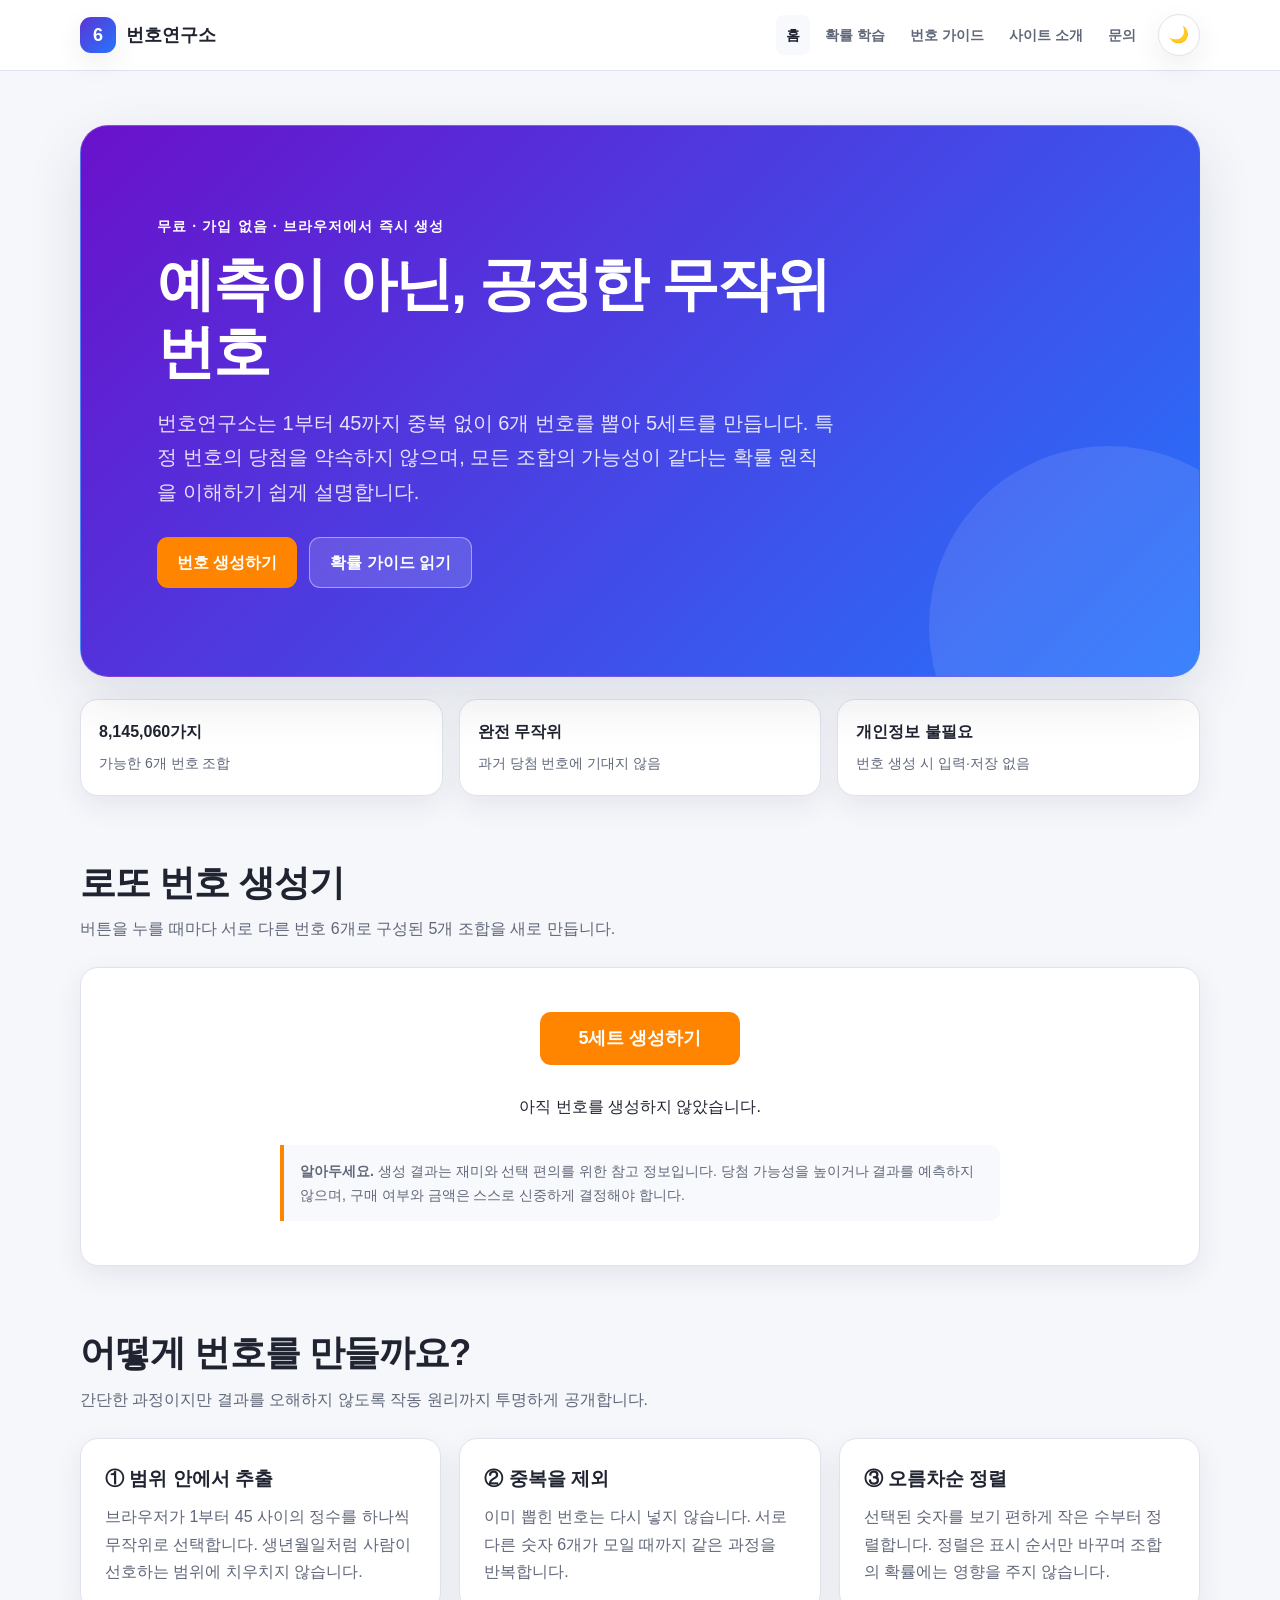
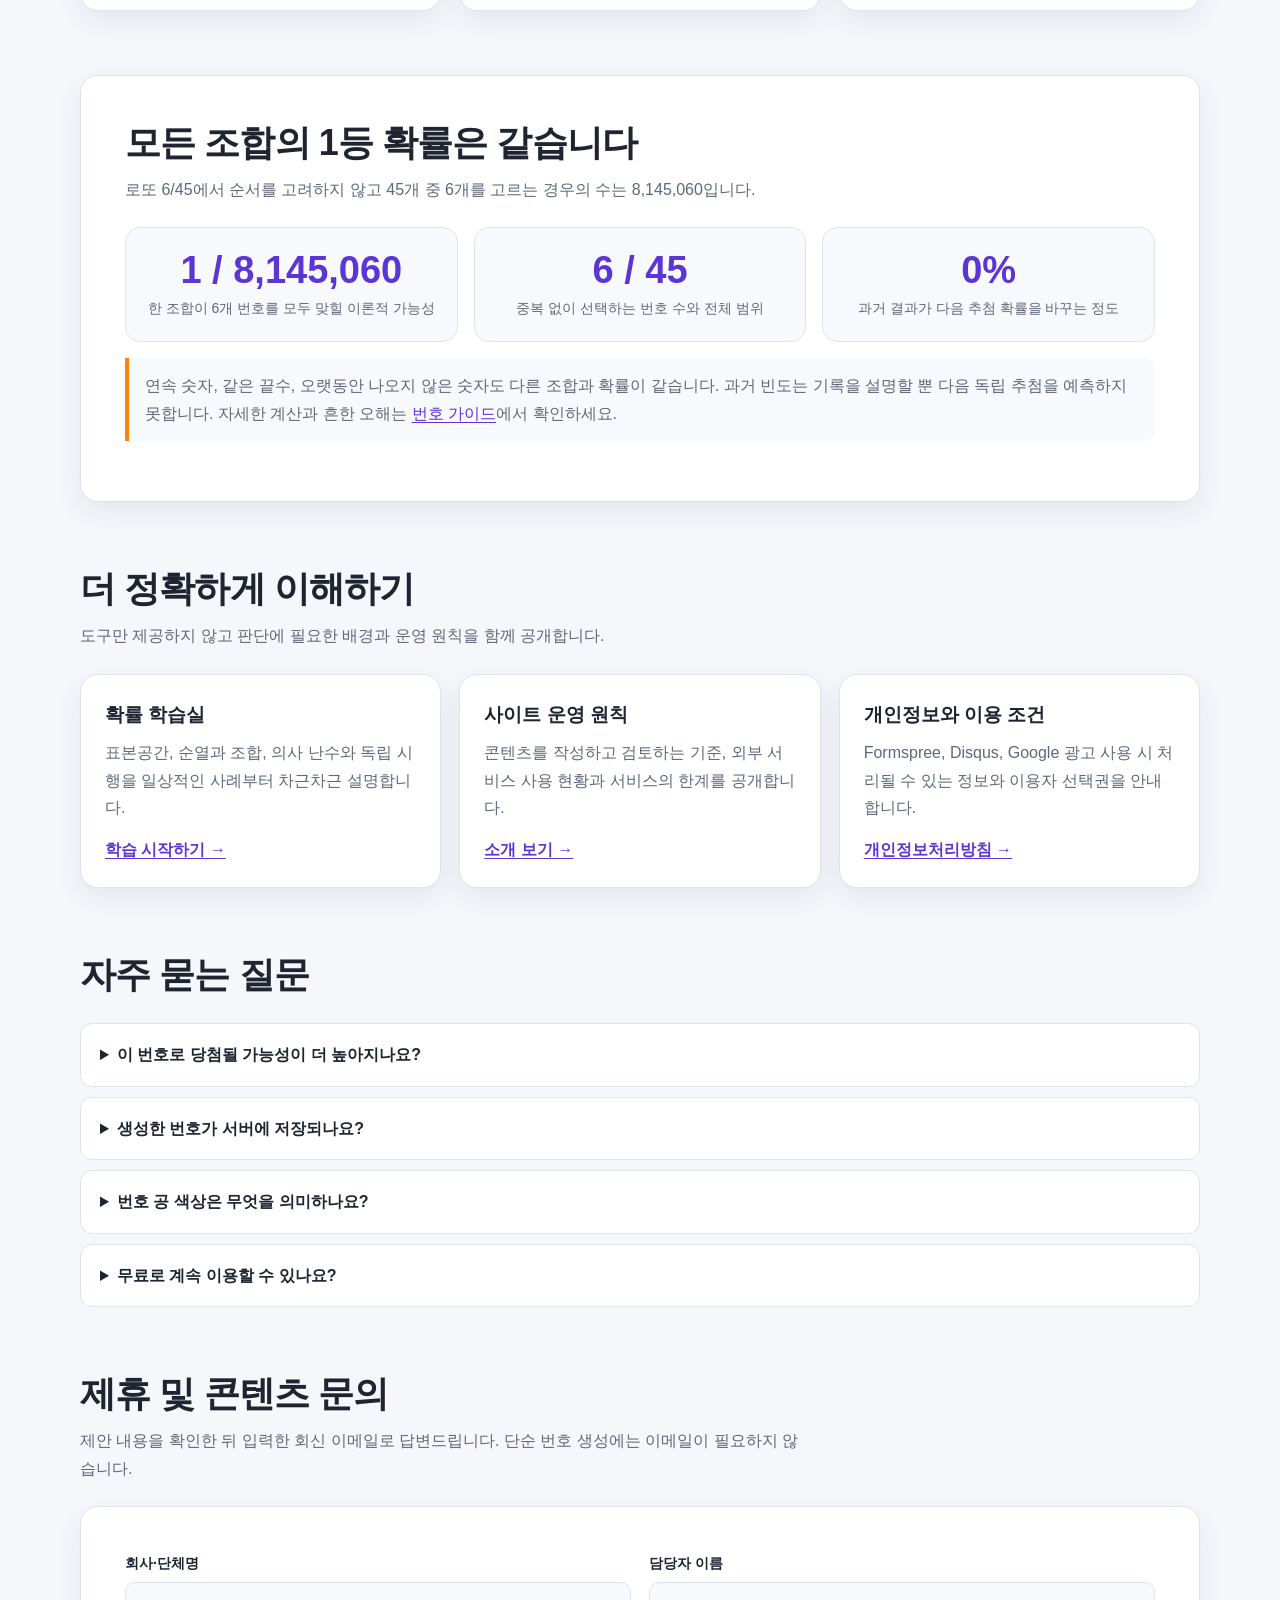
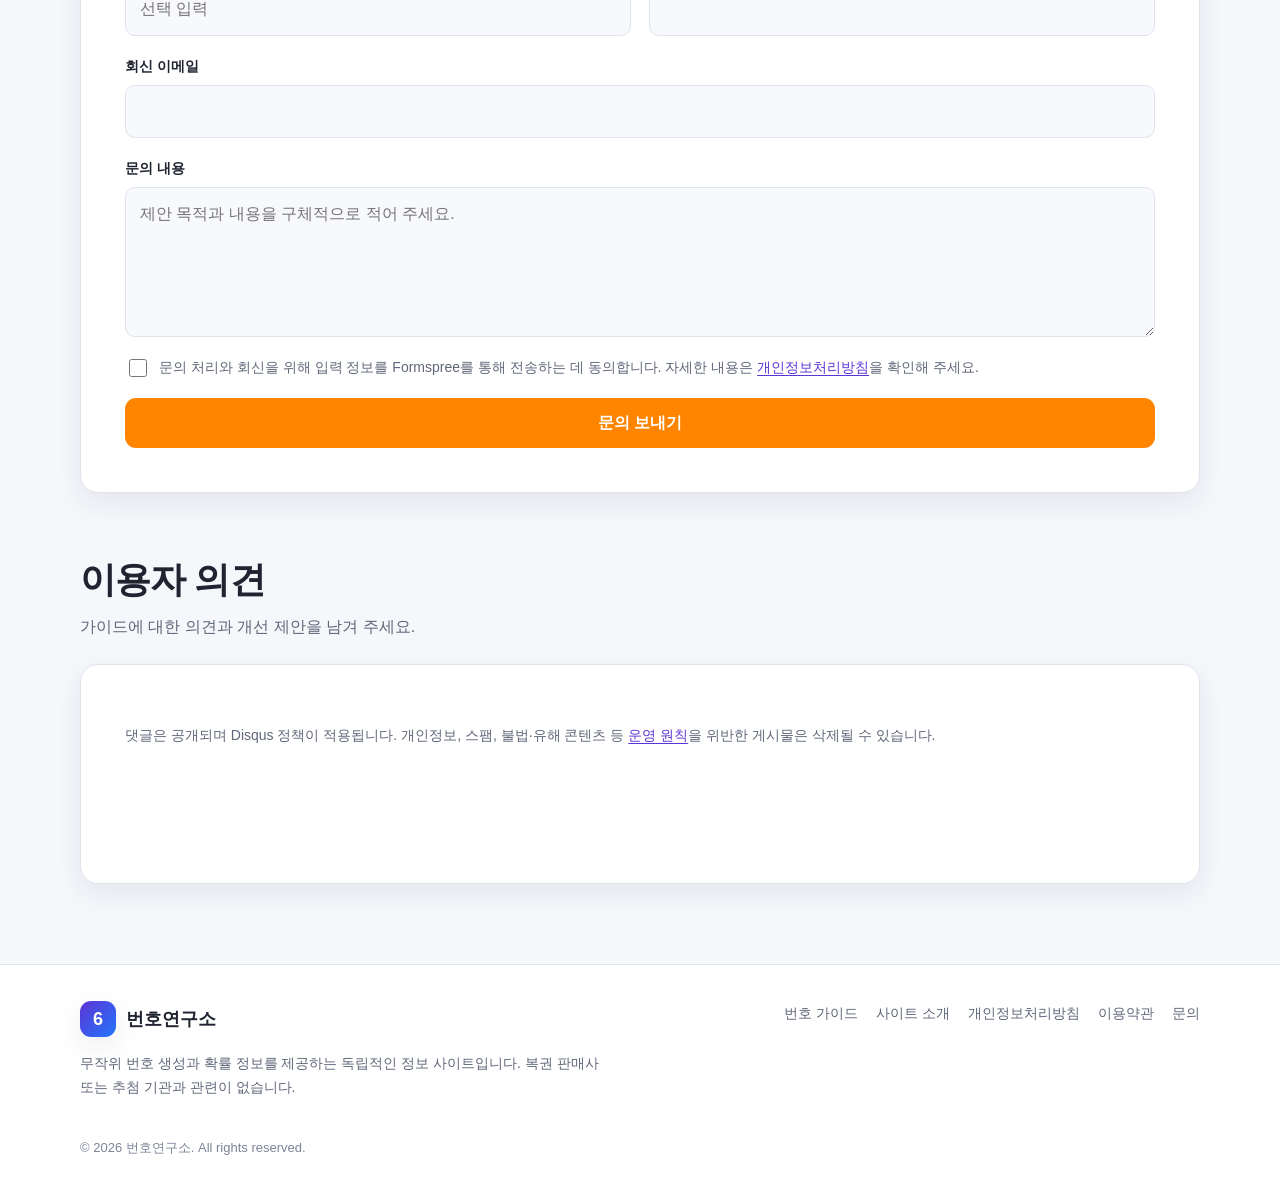
==== commit 21776d14: "Expand probability learning content for AdSense" ====
--- a/index.html
+++ b/index.html
@@ -6,18 +6,18 @@
   <meta name="description" content="1부터 45까지 중복 없이 6개 번호를 무작위로 생성하고, 로또 확률과 올바른 활용법을 함께 알아보는 무료 번호 도구입니다.">
   <meta name="google-adsense-account" content="ca-pub-9624604767498126">
   <meta name="theme-color" content="#5b35d5">
-  <link rel="canonical" href="https://pioneerddoji.github.io/product_joco_test/">
+  <link rel="canonical" href="https://pioneerddoji.github.io/">
   <title>번호연구소 | 공정한 로또 번호 생성기와 확률 가이드</title>
   <script>(function(){var t=localStorage.getItem("theme");document.documentElement.dataset.theme=t||(matchMedia("(prefers-color-scheme: dark)").matches?"dark":"light");})();</script>
   <link rel="stylesheet" href="styles.css">
   <script async src="https://pagead2.googlesyndication.com/pagead/js/adsbygoogle.js?client=ca-pub-9624604767498126" crossorigin="anonymous"></script>
-  <script type="application/ld+json">{"@context":"https://schema.org","@type":"WebApplication","name":"번호연구소 로또 번호 생성기","url":"https://pioneerddoji.github.io/product_joco_test/","applicationCategory":"EntertainmentApplication","operatingSystem":"Any","description":"중복 없는 로또 번호 5세트를 무작위로 생성하고 확률 정보를 제공하는 무료 웹 도구","offers":{"@type":"Offer","price":"0","priceCurrency":"KRW"}}</script>
+  <script type="application/ld+json">{"@context":"https://schema.org","@type":"WebApplication","name":"번호연구소 로또 번호 생성기","url":"https://pioneerddoji.github.io/","applicationCategory":"EntertainmentApplication","operatingSystem":"Any","description":"중복 없는 로또 번호 5세트를 무작위로 생성하고 확률 정보를 제공하는 무료 웹 도구","offers":{"@type":"Offer","price":"0","priceCurrency":"KRW"}}</script>
 </head>
 <body>
   <a class="skip-link" href="#main">본문으로 건너뛰기</a>
   <header class="site-header"><div class="header-inner">
     <a class="brand" href="index.html" aria-label="번호연구소 홈"><span class="brand-mark" aria-hidden="true">6</span>번호연구소</a>
-    <div class="nav-wrap"><nav class="site-nav" aria-label="주요 메뉴"><a href="index.html" aria-current="page">홈</a><a href="guide.html">번호 가이드</a><a href="about.html">사이트 소개</a><a href="#contact">문의</a></nav><button class="theme-toggle" type="button" data-theme-toggle aria-label="다크 모드로 전환">🌙</button></div>
+    <div class="nav-wrap"><nav class="site-nav" aria-label="주요 메뉴"><a href="index.html" aria-current="page">홈</a><a href="learn.html">확률 학습</a><a href="guide.html">번호 가이드</a><a href="about.html">사이트 소개</a><a href="#contact">문의</a></nav><button class="theme-toggle" type="button" data-theme-toggle aria-label="다크 모드로 전환">🌙</button></div>
   </div></header>
 
   <main id="main" class="site-main">
@@ -53,7 +53,7 @@
 
     <section class="section"><div class="section-heading"><h2>더 정확하게 이해하기</h2><p>도구만 제공하지 않고 판단에 필요한 배경과 운영 원칙을 함께 공개합니다.</p></div>
       <div class="content-grid">
-        <article class="content-card"><h3>확률과 흔한 오해</h3><p>조합 수 계산, 독립 시행, ‘잘 나오는 번호’가 예측이 아닌 이유를 쉬운 예로 정리했습니다.</p><a class="more" href="guide.html">가이드 읽기 →</a></article>
+        <article class="content-card"><h3>확률 학습실</h3><p>표본공간, 순열과 조합, 의사 난수와 독립 시행을 일상적인 사례부터 차근차근 설명합니다.</p><a class="more" href="learn.html">학습 시작하기 →</a></article>
         <article class="content-card"><h3>사이트 운영 원칙</h3><p>콘텐츠를 작성하고 검토하는 기준, 외부 서비스 사용 현황과 서비스의 한계를 공개합니다.</p><a class="more" href="about.html">소개 보기 →</a></article>
         <article class="content-card"><h3>개인정보와 이용 조건</h3><p>Formspree, Disqus, Google 광고 사용 시 처리될 수 있는 정보와 이용자 선택권을 안내합니다.</p><a class="more" href="privacy.html">개인정보처리방침 →</a></article>
       </div>
@@ -74,7 +74,7 @@
         <div class="field field-full"><label for="message">문의 내용</label><textarea id="message" name="message" minlength="10" required placeholder="제안 목적과 내용을 구체적으로 적어 주세요."></textarea></div>
         <input type="hidden" name="_subject" value="번호연구소 제휴 문의">
         <label class="honeypot" for="website">비워 두세요</label><input class="honeypot" id="website" name="_gotcha" type="text" tabindex="-1" autocomplete="off">
-        <label class="consent"><input type="checkbox" required> <span>문의 처리와 회신을 위해 입력 정보를 Formspree를 통해 전송하는 데 동의합니다. 자세한 내용은 <a href="privacy.html">개인정보처리방침</a>을 확인해 주세요.</span></label>
+        <label class="consent"><input type="checkbox" name="privacy_consent" value="agreed" required> <span>문의 처리와 회신을 위해 입력 정보를 Formspree를 통해 전송하는 데 동의합니다. 자세한 내용은 <a href="privacy.html">개인정보처리방침</a>을 확인해 주세요.</span></label>
         <button class="button" type="submit">문의 보내기</button>
       </form></div>
     </section>
